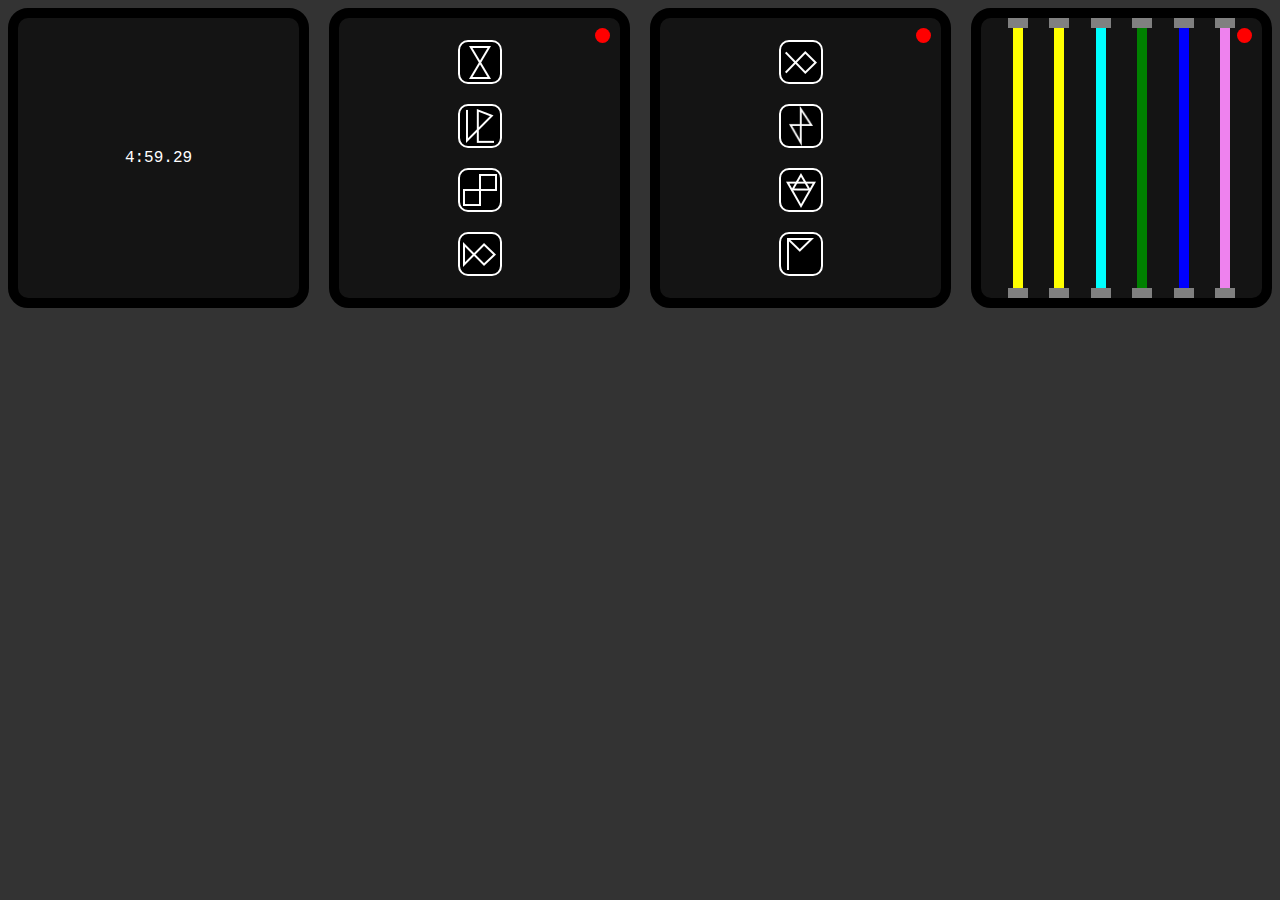
==== index.html @ 99bc2bca "alpha test:" ====
<!DOCTYPE html>
<html lang="en">
<head>
    <meta charset="UTF-8">
    <meta http-equiv="X-UA-Compatible" content="IE=edge">
    <meta name="viewport" content="width=device-width, initial-scale=1.0">
    <title>KEEP TALKING AND NOBODY EXPLODES</title>
    <link rel="stylesheet" href="style.css">
    <script src="functions.js"></script>
    <script src="modules.js"></script>
    <script src="index.js"></script>
</head>
<body> 
</body>
</html>
---- style.css ----
body {
    background-color: hsl(0,0%,20%);
    display: grid;
    grid-template-columns: 1fr 1fr 1fr 1fr;
    grid-gap : 20px;
    justify-content: space-around;
    grid-auto-flow: row;
    color: white;
    font-family:'Courier New', Courier, monospace;
}
/* basic components */
.module {
    box-sizing: border-box;
    background-color: hsl(0,0%,8%);
    display: flex;
    align-items: center;
    justify-content: center;
    height: 300px;
    border: 10px solid black;
    position: relative;
    border-radius: 20px;

}
.indi {
    position: absolute;
    margin: 10px;
    top: 0px;
    right: 0px;
    z-index: 2;
    height: 15px;
    width: 15px;
    background-color: red;
    border-radius: 50%;
}
.deactivated {
    background-color: green;
}

/* basic wire */
.basic-wire {
    justify-content: space-evenly;
}
.wire {
    width: 10px;
    height: 100%;
    display: flex;
    align-items: center;
    position: relative;
    cursor: pointer;
}
.wire:before, .wire:after {
    content:'';
    width: 20px;
    height: 10px;
    position: absolute;
    background-color: gray;
    left:-5px;

}
.wire:before {
    top:0px
}
.wire:after {
    bottom: 0px
}
.wire-cut {
    width: 10px;
    height: 30px;
    background-color: hsl(0,0%,8%);
}

/* symbol */
.symbol-seq {
    display: grid;
    justify-content: center;
    align-content: center;
    gap: 20px;
}
.symbol {
    width: 40px;
    height: 40px;
    background-color: black;
    display: flex;
    align-items: center;
    justify-content: center;
    border-radius: 10px;
    border: 2px solid white;
    cursor: pointer;
    transition: opacity 200ms ease;
}
.pressed {
    opacity: 0.2;
    pointer-events: none;
}
/* word jumble */
.word-jumble {
    flex-flow: column;
}
.word-jumble input {
    text-align: center;
    font-size: 1em;
    text-transform: uppercase;
}

/* color pane */
.color-pane table {
    border-collapse: collapse;
}
.color-pane td {
    border: white 2px solid;
    width: 30px;
    height: 30px;
}
.circle {
    width: 20px;
    height: 20px;
    border-radius: 50%;
    margin: 0px auto;
}
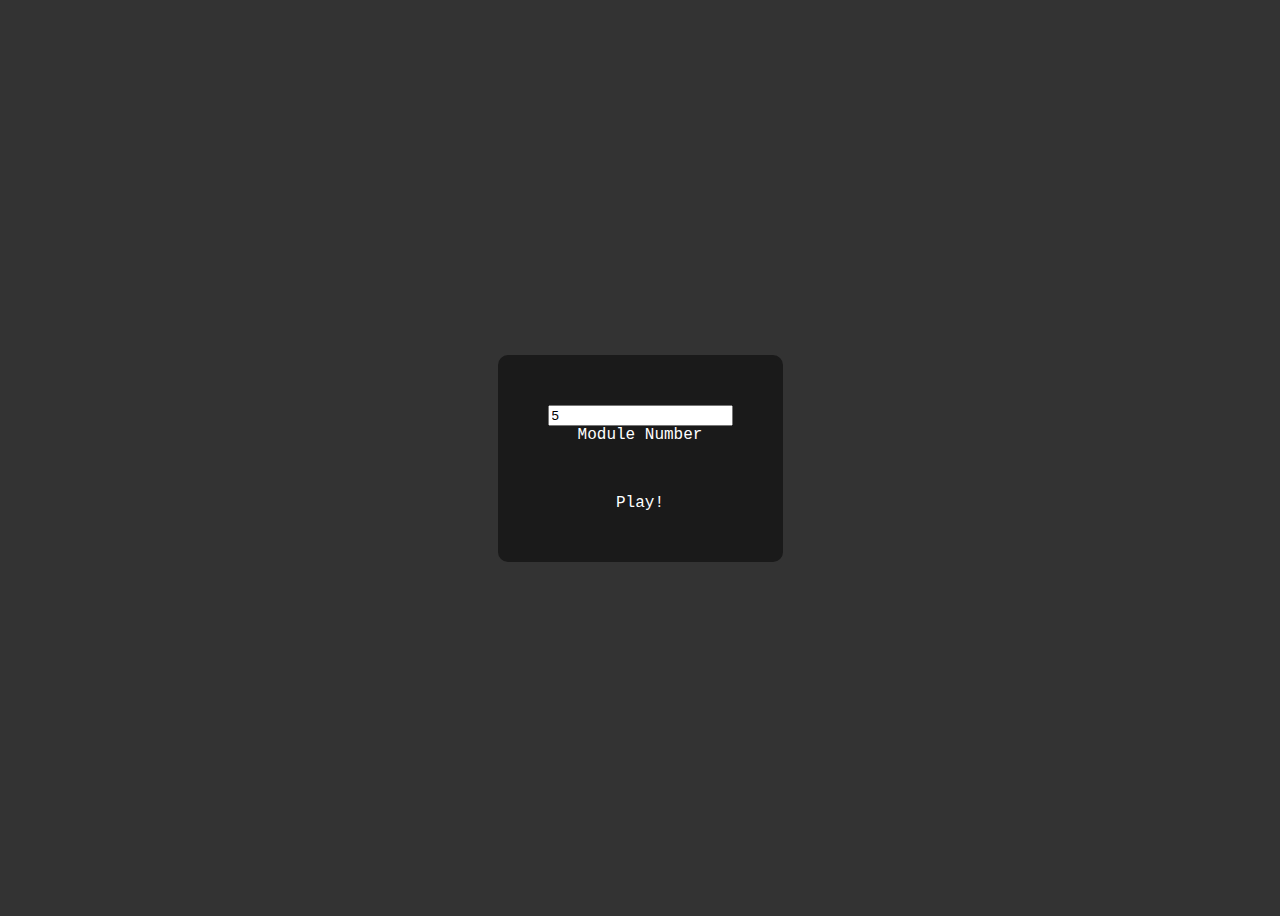
==== commit cbcf4fa5: "added precursor" ====
--- a/index.html
+++ b/index.html
@@ -1,15 +1,73 @@
 <!DOCTYPE html>
 <html lang="en">
+
 <head>
     <meta charset="UTF-8">
     <meta http-equiv="X-UA-Compatible" content="IE=edge">
     <meta name="viewport" content="width=device-width, initial-scale=1.0">
-    <title>KEEP TALKING AND NOBODY EXPLODES</title>
+    <title>test</title>
     <link rel="stylesheet" href="style.css">
-    <script src="functions.js"></script>
-    <script src="modules.js"></script>
-    <script src="index.js"></script>
+    <style>
+        body {
+            display: flex;
+            overflow: hidden;
+            min-height: 100vh;
+            align-items: center;
+
+        }
+
+        .thing {
+            background-color: hsl(0, 0%, 10%);
+            border-radius: 10px;
+            flex-flow: column;
+            padding: 50px;
+            align-items: center;
+            display: flex;
+        }
+
+        .thing label {
+            margin-bottom: 50px;
+        }
+
+        a {
+            text-decoration: none;
+            color: white;
+        }
+
+        a:hover {
+            opacity: 0.7;
+        }
+    </style>
 </head>
-<body> 
+
+<body>
+
+    <div class="thing">
+        <input type="number" name="moduleNum" id="moduleNum" value=5 min=1>
+        <label for="moduleNum">Module Number</label>
+        <a href="game.html">Play!</a>
+    </div>
+    <script>
+        var moduleNumDom = document.getElementById('moduleNum')
+        if (localStorage.getItem('ktaneSettings-moduleNum') !== '') {
+            moduleNumDom.value = localStorage.getItem('ktaneSettings-moduleNum')
+            console.log('test')
+        }
+        moduleNum = moduleNumDom.value
+        console.log(moduleNumDom.value)
+
+        onbeforeunload = () => {
+            moduleNum = moduleNumDom.value
+            localStorage.setItem('ktaneSettings-moduleNum', moduleNum)
+        }
+        document.getElementById('moduleNum').onchange = () => {
+            moduleNum = moduleNumDom.value
+
+            localStorage.setItem('ktaneSettings-moduleNum', moduleNum)
+            console
+        }
+        localStorage.setItem('ktaneSettings-moduleNum', moduleNum)
+    </script>
 </body>
+
 </html>--- a/style.css
+++ b/style.css
@@ -34,8 +34,15 @@
 }
 .deactivated {
     background-color: green;
+    pointer-events: none;
 }
-
+.module-deactivate {
+    pointer-events: none;
+}
+.timer {
+    font-size: 2em;
+    padding: 1em;
+}
 /* basic wire */
 .basic-wire {
     justify-content: space-evenly;
@@ -105,15 +112,33 @@
 /* color pane */
 .color-pane table {
     border-collapse: collapse;
+    border: none;
+    background-color: hsl(0,0%,5%);
+
 }
 .color-pane td {
     border: white 2px solid;
     width: 30px;
     height: 30px;
+    transition: background-color 60ms linear;
+}
+.color-pane td:hover {
+    background-color: hsl(0,0%,80%);
 }
 .circle {
-    width: 20px;
-    height: 20px;
+    width: 15px;
+    height: 15px;
     border-radius: 50%;
     margin: 0px auto;
+    border-style: solid;
+    border-width: 5px;
+}
+.pattern {
+    background-color: green;
+}
+
+@media only screen and (max-width:730px) {
+    body {
+        grid-template-columns: 1fr;
+    }
 }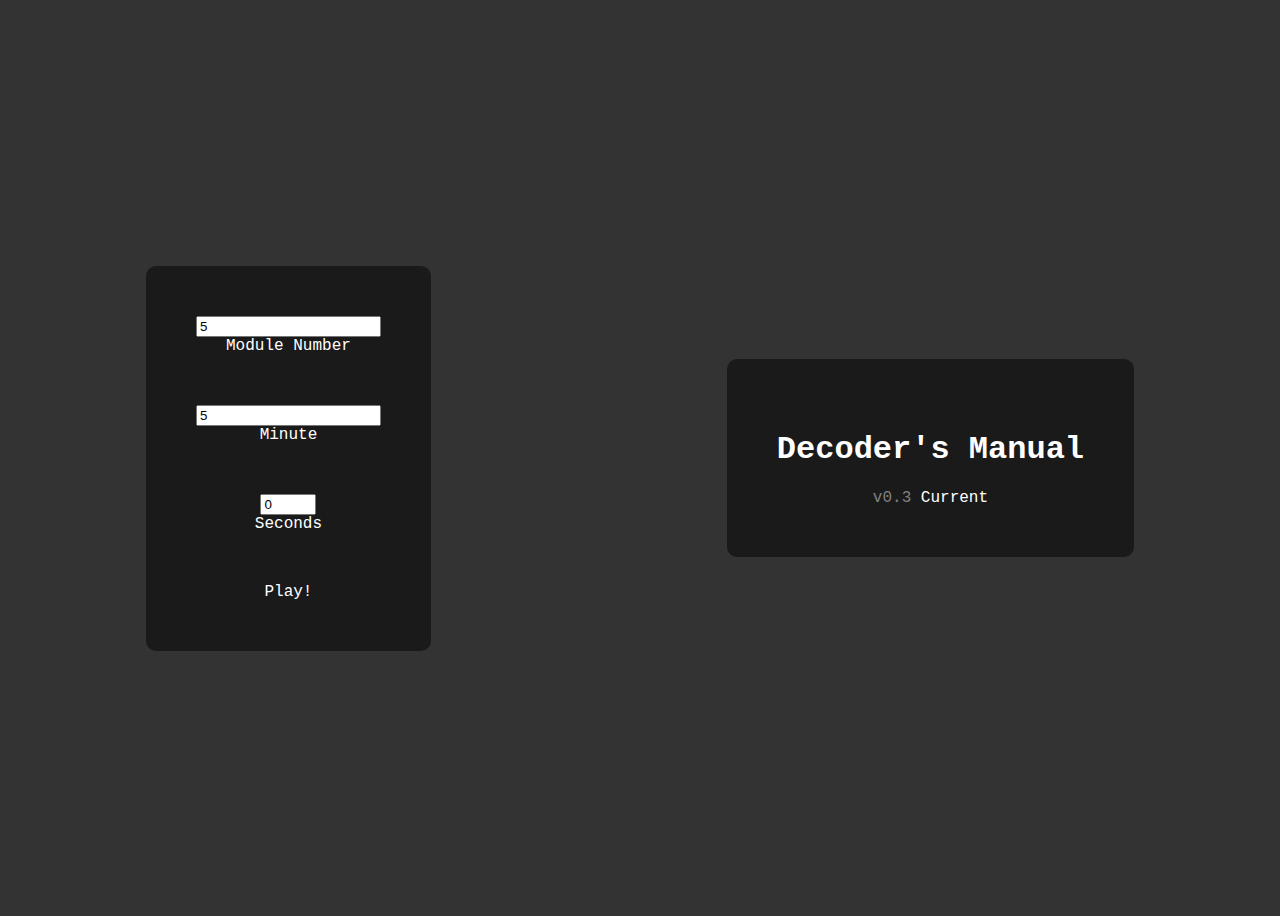
==== commit aa06d77c: "fixed menu" ====
--- a/index.html
+++ b/index.html
@@ -16,7 +16,7 @@
 
         }
 
-        .thing {
+        .container {
             background-color: hsl(0, 0%, 10%);
             border-radius: 10px;
             flex-flow: column;
@@ -25,7 +25,7 @@
             display: flex;
         }
 
-        .thing label {
+        .container label {
             margin-bottom: 50px;
         }
 
@@ -37,36 +37,46 @@
         a:hover {
             opacity: 0.7;
         }
+        .version{
+            color:gray;
+        }
     </style>
 </head>
 
 <body>
 
-    <div class="thing">
+    <form class="container" id="defuser">
         <input type="number" name="moduleNum" id="moduleNum" value=5 min=1>
         <label for="moduleNum">Module Number</label>
+        <input type="number" name="minute" id="minute" value=5 min=0>
+        <label for="minute">Minute</label>
+        <input type="number" name="second" id="second" value=0 min=0 max=59>
+        <label for="second">Seconds</label>
         <a href="game.html">Play!</a>
+    </form>
+    <div class="container" id="decoder">
+        <h1>Decoder's Manual</h1>
+        <a href="pdf/keep talking.pdf"><span class="version">v0.3</span> Current</a>
     </div>
     <script>
-        var moduleNumDom = document.getElementById('moduleNum')
-        if (localStorage.getItem('ktaneSettings-moduleNum') !== '') {
-            moduleNumDom.value = localStorage.getItem('ktaneSettings-moduleNum')
-            console.log('test')
+        function refreshSetting() {
+            let object = {
+                moduleNum: document.getElementById('moduleNum').value,
+                minute: document.getElementById('minute').value,
+                second: document.getElementById('second').value
+            }
+            return object
         }
-        moduleNum = moduleNumDom.value
-        console.log(moduleNumDom.value)
-
+        var setting = refreshSetting()
         onbeforeunload = () => {
-            moduleNum = moduleNumDom.value
-            localStorage.setItem('ktaneSettings-moduleNum', moduleNum)
+            setting = refreshSetting()
+            localStorage.setItem('ktaneSettings', JSON.stringify(setting))
         }
-        document.getElementById('moduleNum').onchange = () => {
-            moduleNum = moduleNumDom.value
-
-            localStorage.setItem('ktaneSettings-moduleNum', moduleNum)
-            console
-        }
-        localStorage.setItem('ktaneSettings-moduleNum', moduleNum)
+        document.getElementById('defuser').addEventListener('change', e => {
+            setting = refreshSetting()
+            localStorage.setItem('ktaneSettings', JSON.stringify(setting))
+        })
+        localStorage.setItem('ktaneSettings', JSON.stringify(setting))
     </script>
 </body>
 
--- a/style.css
+++ b/style.css
@@ -1,17 +1,19 @@
 body {
-    background-color: hsl(0,0%,20%);
+    background-color: hsl(0, 0%, 20%);
     display: grid;
     grid-template-columns: 1fr 1fr 1fr 1fr;
-    grid-gap : 20px;
+    grid-gap: 20px;
     justify-content: space-around;
     grid-auto-flow: row;
     color: white;
-    font-family:'Courier New', Courier, monospace;
-}
+    font-family: 'Courier New', Courier, monospace;
+}
+
 /* basic components */
+
 .module {
     box-sizing: border-box;
-    background-color: hsl(0,0%,8%);
+    background-color: hsl(0, 0%, 8%);
     display: flex;
     align-items: center;
     justify-content: center;
@@ -19,8 +21,8 @@
     border: 10px solid black;
     position: relative;
     border-radius: 20px;
-
-}
+}
+
 .indi {
     position: absolute;
     margin: 10px;
@@ -32,21 +34,27 @@
     background-color: red;
     border-radius: 50%;
 }
+
 .deactivated {
     background-color: green;
     pointer-events: none;
 }
+
 .module-deactivate {
     pointer-events: none;
 }
+
 .timer {
     font-size: 2em;
     padding: 1em;
 }
+
 /* basic wire */
+
 .basic-wire {
     justify-content: space-evenly;
 }
+
 .wire {
     width: 10px;
     height: 100%;
@@ -55,34 +63,39 @@
     position: relative;
     cursor: pointer;
 }
+
 .wire:before, .wire:after {
-    content:'';
+    content: '';
     width: 20px;
     height: 10px;
     position: absolute;
     background-color: gray;
-    left:-5px;
-
-}
+    left: -5px;
+}
+
 .wire:before {
-    top:0px
-}
+    top: 0px
+}
+
 .wire:after {
     bottom: 0px
 }
+
 .wire-cut {
     width: 10px;
     height: 30px;
-    background-color: hsl(0,0%,8%);
-}
-
-/* symbol */
+    background-color: hsl(0, 0%, 8%);
+}
+
+/* symbol pad */
+
 .symbol-seq {
     display: grid;
     justify-content: center;
     align-content: center;
     gap: 20px;
 }
+
 .symbol {
     width: 40px;
     height: 40px;
@@ -95,14 +108,18 @@
     cursor: pointer;
     transition: opacity 200ms ease;
 }
+
 .pressed {
     opacity: 0.2;
     pointer-events: none;
 }
+
 /* word jumble */
+
 .word-jumble {
     flex-flow: column;
 }
+
 .word-jumble input {
     text-align: center;
     font-size: 1em;
@@ -110,21 +127,24 @@
 }
 
 /* color pane */
+
 .color-pane table {
     border-collapse: collapse;
     border: none;
-    background-color: hsl(0,0%,5%);
-
-}
+    background-color: hsl(0, 0%, 5%);
+}
+
 .color-pane td {
     border: white 2px solid;
     width: 30px;
     height: 30px;
     transition: background-color 60ms linear;
 }
+
 .color-pane td:hover {
-    background-color: hsl(0,0%,80%);
-}
+    background-color: hsl(0, 0%, 80%);
+}
+
 .circle {
     width: 15px;
     height: 15px;
@@ -133,8 +153,86 @@
     border-style: solid;
     border-width: 5px;
 }
+
 .pattern {
     background-color: green;
+}
+
+/* slider symbol */
+
+.slider-symbol .shape-container:nth-child(2) {
+    padding-top: 2.5em;
+}
+
+.shape-container {
+    height: 80%;
+    width: 30%;
+    display: flex;
+    flex-flow: column;
+    justify-content: space-around;
+    align-items: center;
+}
+
+.container-shape {
+    width: 2em;
+    height: 2em;
+    margin: 1em;
+    display: flex;
+    align-items: center;
+    justify-content: center;
+}
+
+.inner-shape {
+    width: 1.5em;
+    height: 1.5em;
+}
+
+.slider-vertical {
+    -webkit-appearance: none;
+    transform: rotate(-90deg);
+    position: relative;
+
+}
+
+.slider-vertical::-webkit-slider-thumb {
+    -webkit-appearance: none;
+    border: 1px solid #000000;
+    height: 36px;
+    width: 16px;
+    border-radius: 3px;
+    background: #ffffff;
+    cursor: pointer;
+    margin-top: -14px;
+    box-shadow: 1px 1px 1px #000000, 0px 0px 1px #0d0d0d;
+}
+.slider-vertical::-webkit-slider-runnable-track {
+    width: 100%;
+    height: 8.4px;
+    cursor: pointer;
+    box-shadow: 1px 1px 1px #000000, 0px 0px 1px #0d0d0d;
+    background: #3071a9;
+    border-radius: 1.3px;
+    border: 0.2px solid #010101;
+  }
+  
+
+.triangle-shape {
+    clip-path: polygon(50% 0%, 0% 100%, 100% 100%);
+}
+
+.pentagon-shape {
+    clip-path: polygon(50% 0%, 100% 38%, 82% 100%, 18% 100%, 0% 38%);
+    ;
+}
+
+.hexagon-shape {
+    clip-path: polygon(25% 0%, 75% 0%, 100% 50%, 75% 100%, 25% 100%, 0% 50%);
+    ;
+    ;
+}
+
+.circle-shape {
+    clip-path: circle(50% at 50% 50%);
 }
 
 @media only screen and (max-width:730px) {
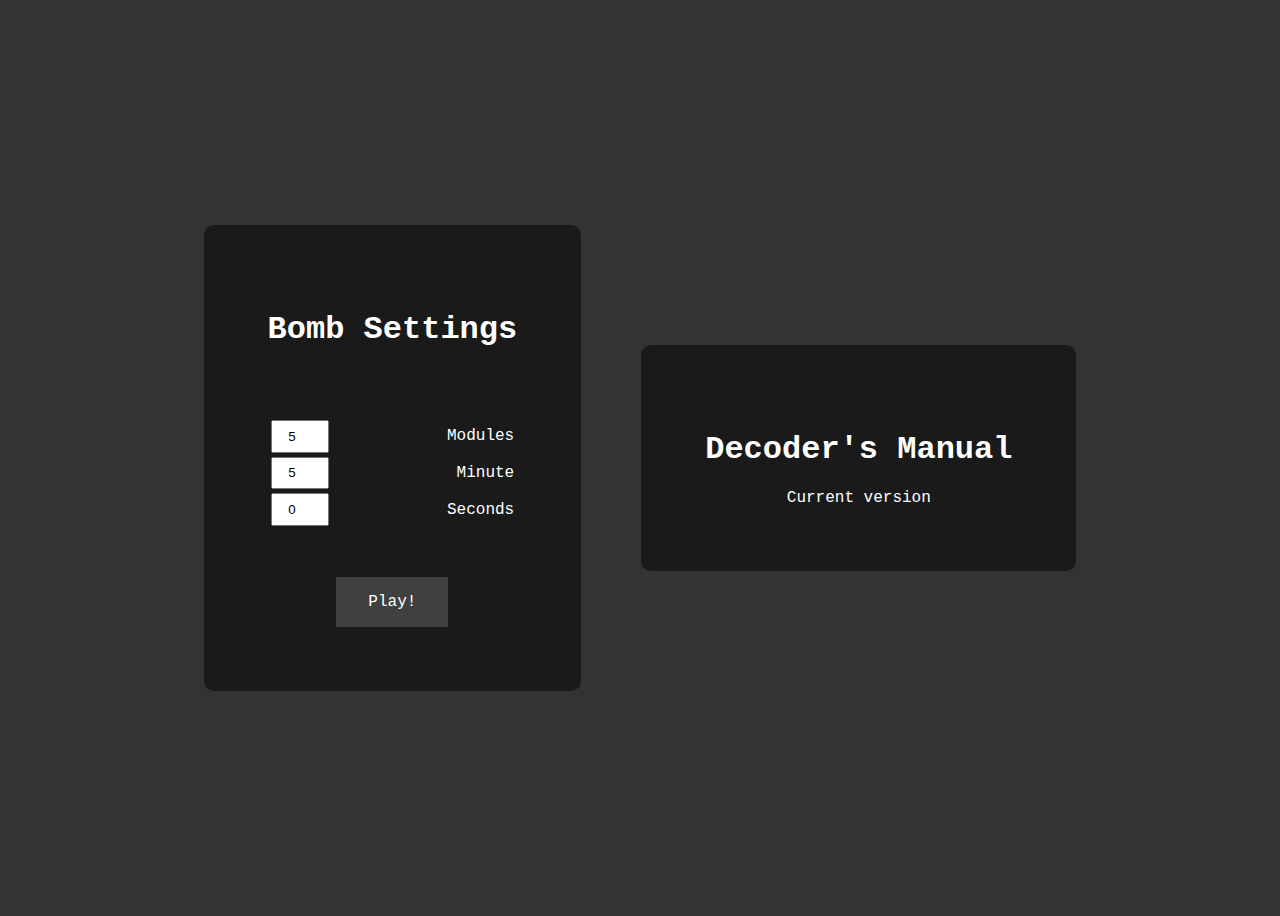
==== commit 057e6b01: "button module" ====
--- a/index.html
+++ b/index.html
@@ -5,7 +5,8 @@
     <meta charset="UTF-8">
     <meta http-equiv="X-UA-Compatible" content="IE=edge">
     <meta name="viewport" content="width=device-width, initial-scale=1.0">
-    <title>test</title>
+    <link rel="shortcut icon" href="lightbulbIcon.ico" type="image/x-icon">
+    <title>KTANE - dumbass version</title>
     <link rel="stylesheet" href="style.css">
     <style>
         body {
@@ -13,6 +14,7 @@
             overflow: hidden;
             min-height: 100vh;
             align-items: center;
+            justify-content: center;
 
         }
 
@@ -20,25 +22,45 @@
             background-color: hsl(0, 0%, 10%);
             border-radius: 10px;
             flex-flow: column;
-            padding: 50px;
+            padding: 4em;
+            margin: 20px;
             align-items: center;
             display: flex;
         }
 
-        .container label {
-            margin-bottom: 50px;
+        label {
+            text-align: right;
+            width: 100%;
+            height: 100%;
+            display: inline-block;
+        }
+        .container input[type=number] {
+            width: 50px;
+            height: 2em;
+            text-align: center;
         }
 
+        table {
+            margin: 3em 0px;
+            width: 100%;
+        }
+
+        #defuser a {
+            background-color: hsl(0, 0%, 25%);
+            padding: 1em 2em;
+        }
         a {
             text-decoration: none;
             color: white;
+            transition: opacity 100ms linear;
+
         }
-
         a:hover {
             opacity: 0.7;
         }
-        .version{
-            color:gray;
+
+        .version {
+            color: gray;
         }
     </style>
 </head>
@@ -46,17 +68,28 @@
 <body>
 
     <form class="container" id="defuser">
-        <input type="number" name="moduleNum" id="moduleNum" value=5 min=1>
-        <label for="moduleNum">Module Number</label>
-        <input type="number" name="minute" id="minute" value=5 min=0>
-        <label for="minute">Minute</label>
-        <input type="number" name="second" id="second" value=0 min=0 max=59>
-        <label for="second">Seconds</label>
+        <h1>Bomb Settings</h1>
+        <table>
+            <tr class="row">
+
+                <td class="col"><input type="number" name="moduleNum" id="moduleNum" value=5 min=1></td>
+
+                <td class="col"> <label for="moduleNum">Modules</label></td>
+            </tr>
+            <tr class="row">
+                <td class="col"> <input type="number" name="minute" id="minute" value=5 min=0></td>
+                <td class="col"><label for="minute">Minute</label><br></td>
+            </tr>
+            <tr class="row">
+                <td class="col"> <input type="number" name="second" id="second" value=0 min=0 max=59></td>
+                <td class="col"> <label for="second">Seconds</label></td>
+            </tr>
+        </table>
         <a href="game.html">Play!</a>
     </form>
     <div class="container" id="decoder">
         <h1>Decoder's Manual</h1>
-        <a href="pdf/keep talking.pdf"><span class="version">v0.3</span> Current</a>
+        <a href="pdf/keep talking.pdf">Current version</a>
     </div>
     <script>
         function refreshSetting() {
--- a/style.css
+++ b/style.css
@@ -1,3 +1,8 @@
+:root {
+    --shape-size: 3em;
+    --timer-hide: min(35vw, 190px);
+}
+
 body {
     background-color: hsl(0, 0%, 20%);
     display: grid;
@@ -44,9 +49,53 @@
     pointer-events: none;
 }
 
+.timer-container {
+    display: flex;
+    align-items: center;
+    justify-content: center;
+    position: fixed;
+    right: 0px;
+    margin: 1%;
+    bottom: 0px;
+    z-index: 50;
+    width: 250px;
+}
+
 .timer {
     font-size: 2em;
     padding: 1em;
+    box-sizing: border-box;
+    background-color: hsl(0, 0%, 8%);
+    display: flex;
+    align-items: center;
+    justify-content: center;
+    height: 300px;
+    border: 10px solid black;
+    border-radius: 20px;
+    height: 20%;
+    transition: transform 400ms ease;
+}
+.toggle-thing {
+    display: block;
+    position: absolute;
+    width:100%;
+    height:100%;
+    left:0px;
+    top:0px;
+    transition: transform 400ms ease;
+    z-index: 100;
+    cursor: pointer;
+}
+#timer-toggle {
+    display: none;
+}
+
+#timer-toggle:checked~.timer {
+    transform: translateX(var(--timer-hide));
+}
+
+#timer-toggle:checked~.toggle-thing {
+    transform: translateX(var(--timer-hide));
 }
 
 /* basic wire */
@@ -160,8 +209,9 @@
 
 /* slider symbol */
 
-.slider-symbol .shape-container:nth-child(2) {
-    padding-top: 2.5em;
+.button-symbol {
+    justify-content: center;
+    align-items: center;
 }
 
 .shape-container {
@@ -173,51 +223,41 @@
     align-items: center;
 }
 
+.shape-container input[type=button] {
+    width: 2.5em;
+    height: 2.5em;
+    font-size: 2em;
+    color: white;
+    background-color: hsl(0, 0%, 15%);
+    border-radius: 50%;
+    border: solid 2px white;
+}
+
+.shape-container input[type=button]:active {
+    background-color: hsl(0, 0%, 5%);
+}
+
 .container-shape {
-    width: 2em;
-    height: 2em;
-    margin: 1em;
-    display: flex;
-    align-items: center;
-    justify-content: center;
+    width: var(--shape-size);
+    height: var(--shape-size);
+    display: flex;
+    align-items: center;
+    justify-content: center;
+    position: relative;
 }
 
 .inner-shape {
-    width: 1.5em;
-    height: 1.5em;
-}
-
-.slider-vertical {
-    -webkit-appearance: none;
-    transform: rotate(-90deg);
-    position: relative;
-
-}
-
-.slider-vertical::-webkit-slider-thumb {
-    -webkit-appearance: none;
-    border: 1px solid #000000;
-    height: 36px;
-    width: 16px;
-    border-radius: 3px;
-    background: #ffffff;
-    cursor: pointer;
-    margin-top: -14px;
-    box-shadow: 1px 1px 1px #000000, 0px 0px 1px #0d0d0d;
-}
-.slider-vertical::-webkit-slider-runnable-track {
-    width: 100%;
-    height: 8.4px;
-    cursor: pointer;
-    box-shadow: 1px 1px 1px #000000, 0px 0px 1px #0d0d0d;
-    background: #3071a9;
-    border-radius: 1.3px;
-    border: 0.2px solid #010101;
-  }
-  
+    width: calc(var(--shape-size)*0.7);
+    height: calc(var(--shape-size)*0.7);
+}
 
 .triangle-shape {
     clip-path: polygon(50% 0%, 0% 100%, 100% 100%);
+}
+
+.triangle-shape>.triangle-shape {
+    clip-path: polygon(50% 20%, 0% 100%, 100% 100%);
+    padding-top: 0.5em;
 }
 
 .pentagon-shape {
@@ -226,13 +266,19 @@
 }
 
 .hexagon-shape {
-    clip-path: polygon(25% 0%, 75% 0%, 100% 50%, 75% 100%, 25% 100%, 0% 50%);
+    clip-path: polygon(25% 5%, 75% 5%, 100% 50%, 75% 95%, 25% 95%, 0% 50%);
     ;
     ;
 }
 
 .circle-shape {
     clip-path: circle(50% at 50% 50%);
+}
+
+@media only screen and (max-width:1100px) {
+    body {
+        grid-template-columns: 1fr 1fr;
+    }
 }
 
 @media only screen and (max-width:730px) {
